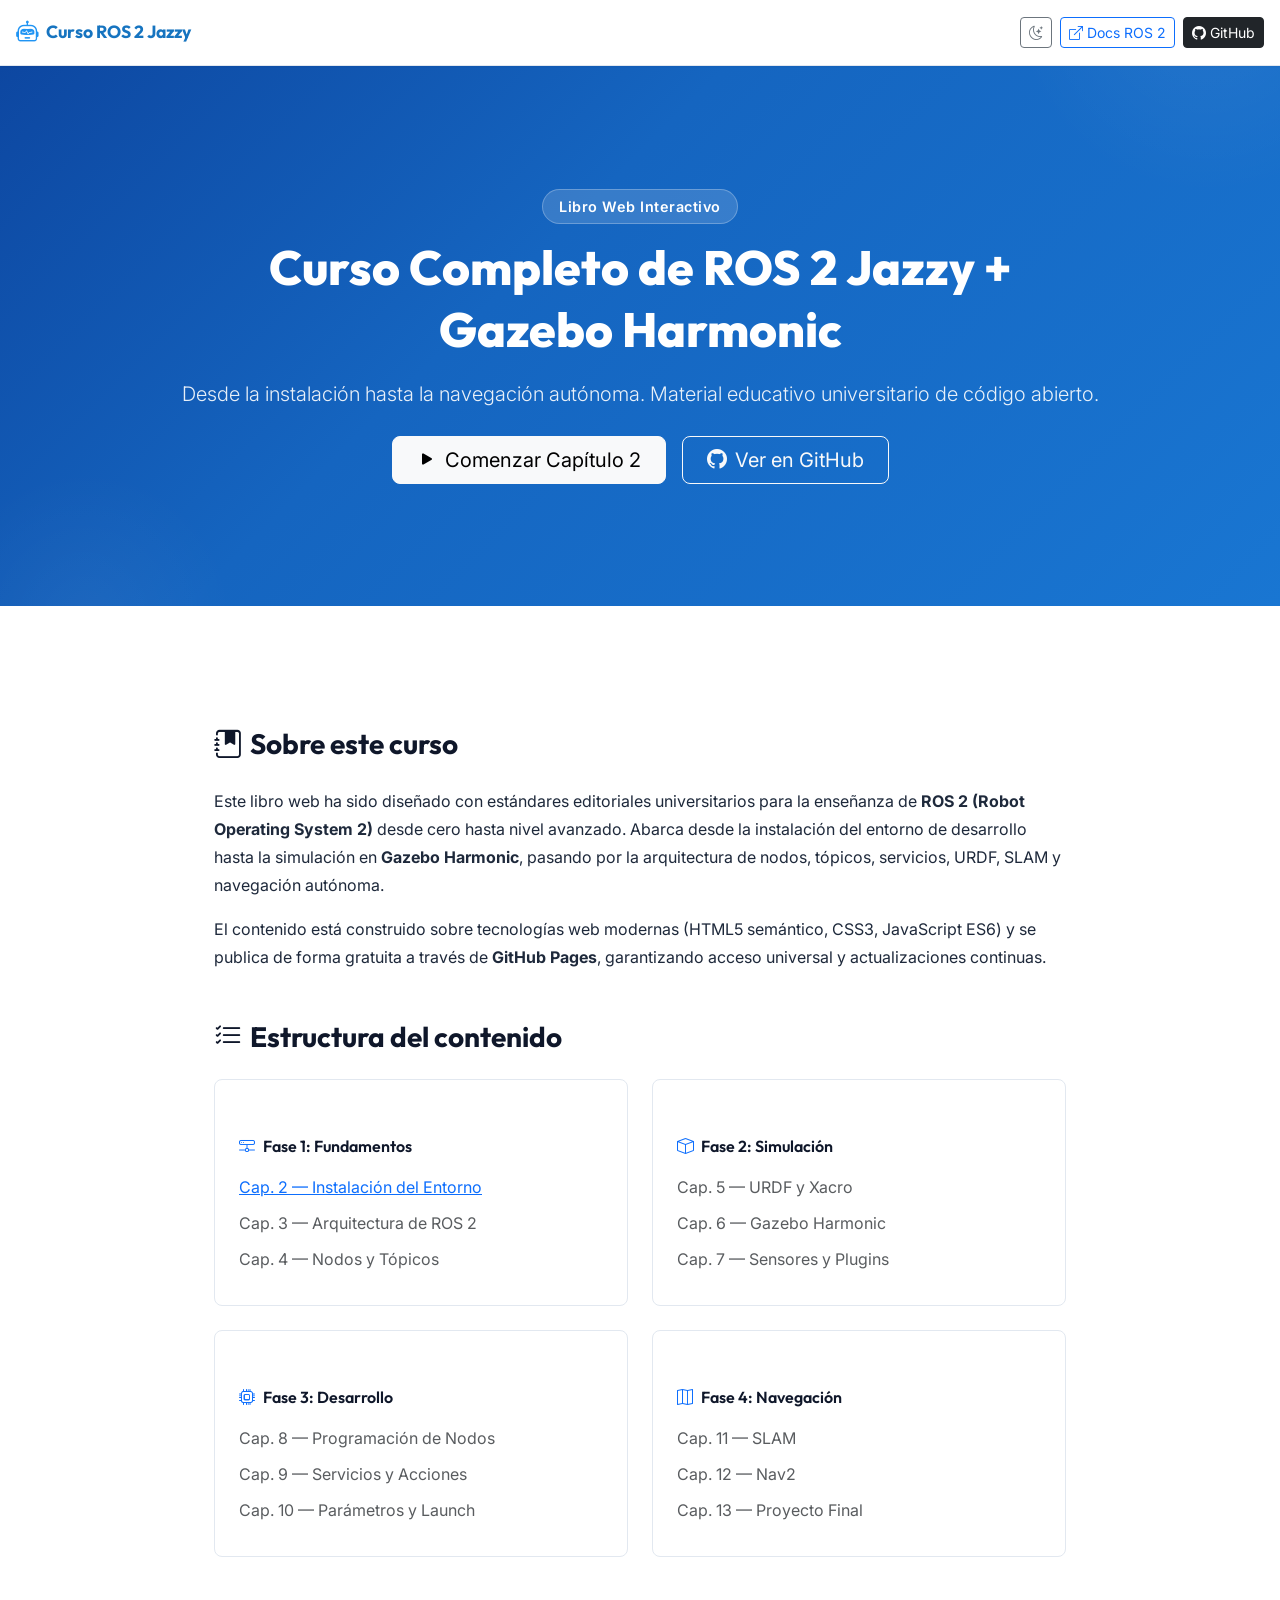
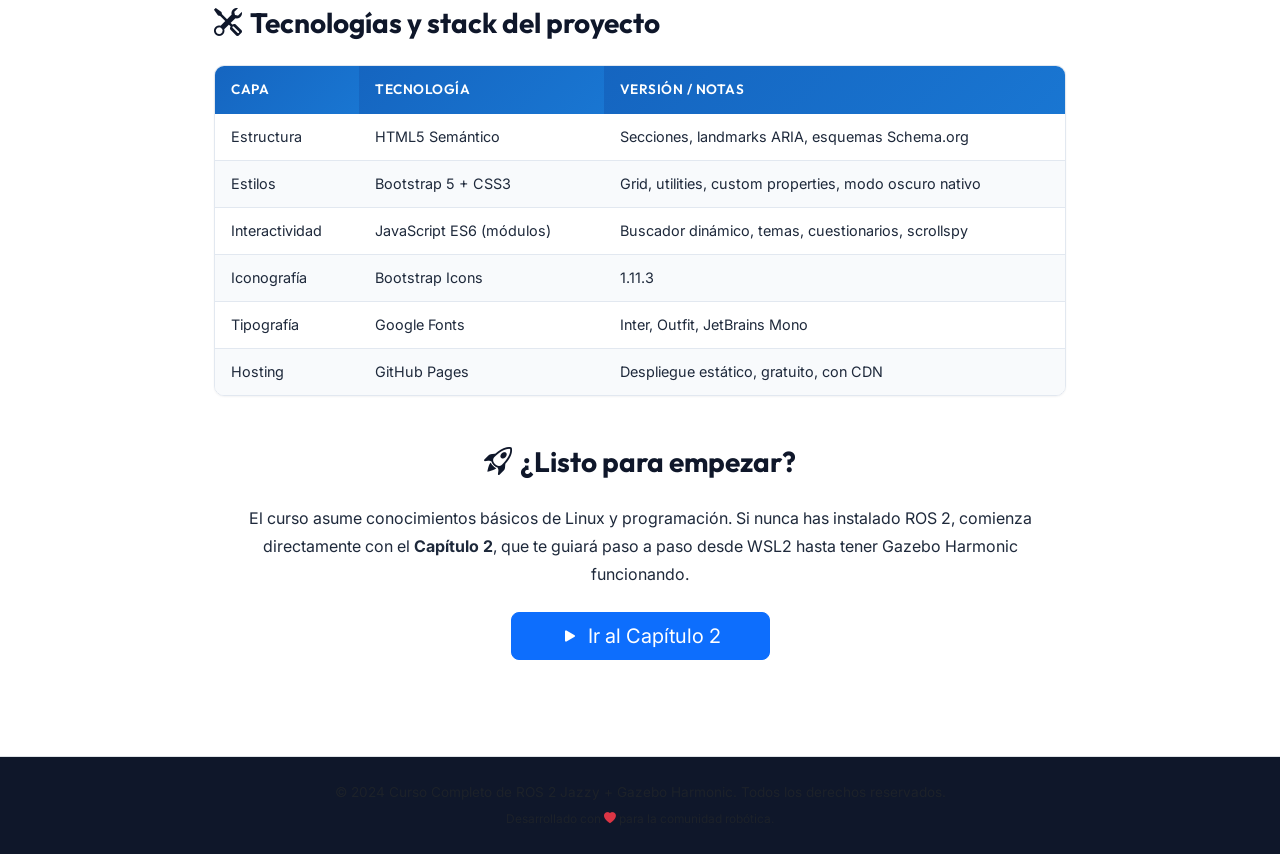
==== index.html @ 47abca3a "Refactor: Modular architecture compatible with file:// protocol and layout engine" ====
<!DOCTYPE html>
<html lang="es">
<head>
  <meta charset="UTF-8">
  <meta name="viewport" content="width=device-width, initial-scale=1.0">
  <meta name="description" content="Libro web interactivo completo para aprender ROS 2 Jazzy Jalisco y Gazebo Harmonic desde cero hasta nivel avanzado. Instalación, arquitectura, nodos, simulación y navegación.">
  <meta name="keywords" content="ROS 2, Jazzy Jalisco, Gazebo Harmonic, robótica, tutorial, curso, WSL2, Ubuntu 24.04, simulación, SLAM">
  <meta name="author" content="Curso Completo de ROS 2">
  <meta name="robots" content="index, follow">

  <!-- Open Graph -->
  <meta property="og:title" content="Curso Completo de ROS 2 Jazzy + Gazebo Harmonic">
  <meta property="og:description" content="Libro web interactivo completo para aprender ROS 2 Jazzy Jalisco y Gazebo Harmonic desde cero hasta nivel avanzado.">
  <meta property="og:type" content="book">
  <meta property="og:url" content="https://patriciojavi1990-debug.github.io/Curso-de-ROS/">
  <meta property="og:site_name" content="Curso Completo de ROS 2 Jazzy + Gazebo Harmonic">

  <!-- JSON-LD Schema.org -->
  <script type="application/ld+json">
  {
    "@context": "https://schema.org",
    "@type": "Book",
    "name": "Curso Completo de ROS 2 Jazzy + Gazebo Harmonic",
    "description": "Libro web interactivo completo para aprender ROS 2 Jazzy Jalisco y Gazebo Harmonic desde cero hasta nivel avanzado.",
    "author": {
      "@type": "Organization",
      "name": "Curso Completo de ROS 2"
    },
    "publisher": {
      "@type": "Organization",
      "name": "Curso Completo de ROS 2"
    },
    "inLanguage": "es",
    "educationalLevel": "Universitario / Autodidacta técnico",
    "datePublished": "2024"
  }
  </script>

  <title>Curso Completo de ROS 2 Jazzy + Gazebo Harmonic</title>

  <!-- Bootstrap 5 CSS -->
  <link href="https://cdn.jsdelivr.net/npm/bootstrap@5.3.3/dist/css/bootstrap.min.css" rel="stylesheet">
  <!-- Bootstrap Icons -->
  <link href="https://cdn.jsdelivr.net/npm/bootstrap-icons@1.11.3/font/bootstrap-icons.min.css" rel="stylesheet">
  <!-- Custom Book Styles -->
  <link href="./assets/css/book.css" rel="stylesheet">
</head>
<body>

<!-- Navbar -->
<nav class="book-navbar navbar navbar-expand-lg" role="navigation" aria-label="Navegación principal">
  <div class="container-fluid px-3">
    <a class="navbar-brand d-flex align-items-center" href="./index.html">
      <i class="bi bi-robot me-2" style="font-size:1.4rem;color:var(--ros-primary)"></i>
      Curso ROS 2 Jazzy
    </a>
    <div class="d-flex align-items-center gap-2">
      <button class="btn btn-sm btn-outline-secondary d-flex align-items-center" id="themeToggle" aria-label="Cambiar tema">
        <i class="bi bi-moon-stars"></i>
      </button>
      <a href="https://docs.ros.org/en/jazzy/" target="_blank" rel="noopener" class="btn btn-sm btn-outline-primary d-none d-md-inline-flex align-items-center gap-1">
        <i class="bi bi-box-arrow-up-right"></i> Docs ROS 2
      </a>
      <a href="https://github.com/patriciojavi1990-debug/Curso-de-ROS" target="_blank" rel="noopener" class="btn btn-sm btn-dark d-inline-flex align-items-center gap-1">
        <i class="bi bi-github"></i><span class="d-none d-sm-inline"> GitHub</span>
      </a>
    </div>
  </div>
</nav>

<!-- Hero / Portada -->
<header class="chapter-header" style="min-height: 60vh; display:flex; align-items:center;">
  <div class="container text-center">
    <span class="chapter-number">Libro Web Interactivo</span>
    <h1 style="font-size:3rem; max-width:800px; margin:0 auto 1rem;">Curso Completo de ROS 2 Jazzy + Gazebo Harmonic</h1>
    <p class="chapter-subtitle" style="font-size:1.25rem;">Desde la instalación hasta la navegación autónoma. Material educativo universitario de código abierto.</p>
    <div class="d-flex justify-content-center gap-3 mt-4 flex-wrap">
      <a href="./chapters/capitulo-02.html" class="btn btn-light btn-lg px-4">
        <i class="bi bi-play-fill me-2"></i>Comenzar Capítulo 2
      </a>
      <a href="https://github.com/patriciojavi1990-debug/Curso-de-ROS" target="_blank" rel="noopener" class="btn btn-outline-light btn-lg px-4">
        <i class="bi bi-github me-2"></i>Ver en GitHub
      </a>
    </div>
  </div>
</header>

<!-- Contenido Principal -->
<main class="container" style="max-width:900px; padding: 3rem 1.5rem;">

  <section aria-labelledby="sobre-curso">
    <h2 id="sobre-curso" class="mb-4"><i class="bi bi-journal-bookmark-fill me-2"></i>Sobre este curso</h2>
    <p>Este libro web ha sido diseñado con estándares editoriales universitarios para la enseñanza de <strong>ROS 2 (Robot Operating System 2)</strong> desde cero hasta nivel avanzado. Abarca desde la instalación del entorno de desarrollo hasta la simulación en <strong>Gazebo Harmonic</strong>, pasando por la arquitectura de nodos, tópicos, servicios, URDF, SLAM y navegación autónoma.</p>
    <p>El contenido está construido sobre tecnologías web modernas (HTML5 semántico, CSS3, JavaScript ES6) y se publica de forma gratuita a través de <strong>GitHub Pages</strong>, garantizando acceso universal y actualizaciones continuas.</p>
  </section>

  <section aria-labelledby="estructura" class="mt-5">
    <h2 id="estructura" class="mb-4"><i class="bi bi-list-check me-2"></i>Estructura del contenido</h2>
    <div class="row g-4">
      <div class="col-md-6">
        <div class="p-4 border rounded-3 h-100" style="border-color:var(--gray-200) !important;">
          <h5 class="mb-3"><i class="bi bi-hdd-network me-2 text-primary"></i>Fase 1: Fundamentos</h5>
          <ul class="list-unstyled mb-0">
            <li class="mb-2"><a href="./chapters/capitulo-02.html">Cap. 2 — Instalación del Entorno</a></li>
            <li class="mb-2"><span class="text-muted">Cap. 3 — Arquitectura de ROS 2</span></li>
            <li class="mb-2"><span class="text-muted">Cap. 4 — Nodos y Tópicos</span></li>
          </ul>
        </div>
      </div>
      <div class="col-md-6">
        <div class="p-4 border rounded-3 h-100" style="border-color:var(--gray-200) !important;">
          <h5 class="mb-3"><i class="bi bi-box me-2 text-primary"></i>Fase 2: Simulación</h5>
          <ul class="list-unstyled mb-0">
            <li class="mb-2"><span class="text-muted">Cap. 5 — URDF y Xacro</span></li>
            <li class="mb-2"><span class="text-muted">Cap. 6 — Gazebo Harmonic</span></li>
            <li class="mb-2"><span class="text-muted">Cap. 7 — Sensores y Plugins</span></li>
          </ul>
        </div>
      </div>
      <div class="col-md-6">
        <div class="p-4 border rounded-3 h-100" style="border-color:var(--gray-200) !important;">
          <h5 class="mb-3"><i class="bi bi-cpu me-2 text-primary"></i>Fase 3: Desarrollo</h5>
          <ul class="list-unstyled mb-0">
            <li class="mb-2"><span class="text-muted">Cap. 8 — Programación de Nodos</span></li>
            <li class="mb-2"><span class="text-muted">Cap. 9 — Servicios y Acciones</span></li>
            <li class="mb-2"><span class="text-muted">Cap. 10 — Parámetros y Launch</span></li>
          </ul>
        </div>
      </div>
      <div class="col-md-6">
        <div class="p-4 border rounded-3 h-100" style="border-color:var(--gray-200) !important;">
          <h5 class="mb-3"><i class="bi bi-map me-2 text-primary"></i>Fase 4: Navegación</h5>
          <ul class="list-unstyled mb-0">
            <li class="mb-2"><span class="text-muted">Cap. 11 — SLAM</span></li>
            <li class="mb-2"><span class="text-muted">Cap. 12 — Nav2</span></li>
            <li class="mb-2"><span class="text-muted">Cap. 13 — Proyecto Final</span></li>
          </ul>
        </div>
      </div>
    </div>
  </section>

  <section aria-labelledby="tecnologias" class="mt-5">
    <h2 id="tecnologias" class="mb-4"><i class="bi bi-tools me-2"></i>Tecnologías y stack del proyecto</h2>
    <div class="table-wrapper">
      <table class="book-table">
        <thead>
          <tr><th>Capa</th><th>Tecnología</th><th>Versión / Notas</th></tr>
        </thead>
        <tbody>
          <tr><td>Estructura</td><td>HTML5 Semántico</td><td>Secciones, landmarks ARIA, esquemas Schema.org</td></tr>
          <tr><td>Estilos</td><td>Bootstrap 5 + CSS3</td><td>Grid, utilities, custom properties, modo oscuro nativo</td></tr>
          <tr><td>Interactividad</td><td>JavaScript ES6 (módulos)</td><td>Buscador dinámico, temas, cuestionarios, scrollspy</td></tr>
          <tr><td>Iconografía</td><td>Bootstrap Icons</td><td>1.11.3</td></tr>
          <tr><td>Tipografía</td><td>Google Fonts</td><td>Inter, Outfit, JetBrains Mono</td></tr>
          <tr><td>Hosting</td><td>GitHub Pages</td><td>Despliegue estático, gratuito, con CDN</td></tr>
        </tbody>
      </table>
    </div>
  </section>

  <section aria-labelledby="empezar" class="mt-5 text-center">
    <h2 id="empezar" class="mb-4"><i class="bi bi-rocket-takeoff me-2"></i>¿Listo para empezar?</h2>
    <p class="mb-4">El curso asume conocimientos básicos de Linux y programación. Si nunca has instalado ROS 2, comienza directamente con el <strong>Capítulo 2</strong>, que te guiará paso a paso desde WSL2 hasta tener Gazebo Harmonic funcionando.</p>
    <a href="./chapters/capitulo-02.html" class="btn btn-primary btn-lg px-5">
      <i class="bi bi-play-fill me-2"></i>Ir al Capítulo 2
    </a>
  </section>

</main>

<!-- Footer -->
<footer class="book-footer mt-5 py-4 border-top" role="contentinfo">
  <div class="container text-center text-muted">
    <p class="mb-1">&copy; 2024 Curso Completo de ROS 2 Jazzy + Gazebo Harmonic. Todos los derechos reservados.</p>
    <p class="small mb-0">Desarrollado con <i class="bi bi-heart-fill text-danger" aria-hidden="true"></i> para la comunidad robótica.</p>
  </div>
</footer>

<!-- Back to Top -->
<button id="btnTop" class="btn-top" aria-label="Volver arriba"><i class="bi bi-chevron-up"></i></button>

<!-- Scripts -->
<script src="https://cdn.jsdelivr.net/npm/bootstrap@5.3.3/dist/js/bootstrap.bundle.min.js"></script>
<script src="./assets/js/modules/ui.js"></script>
<script src="./assets/js/modules/theme.js"></script>
<script>
  if (window.ThemeModule) window.ThemeModule.init();
  if (window.UiModule) window.UiModule.init();
</script>
</body>
</html>
---- assets/css/book.css ----
/* ============================================================
   CURSO COMPLETO DE ROS 2 JAZZY + GAZEBO HARMONIC
   book.css — Archivo maestro del Design System
   Importa todos los módulos de estilo para compatibilidad.
   ============================================================ */

@import url('./variables.css');
@import url('./themes.css');
@import url('./main.css');
@import url('./components.css');
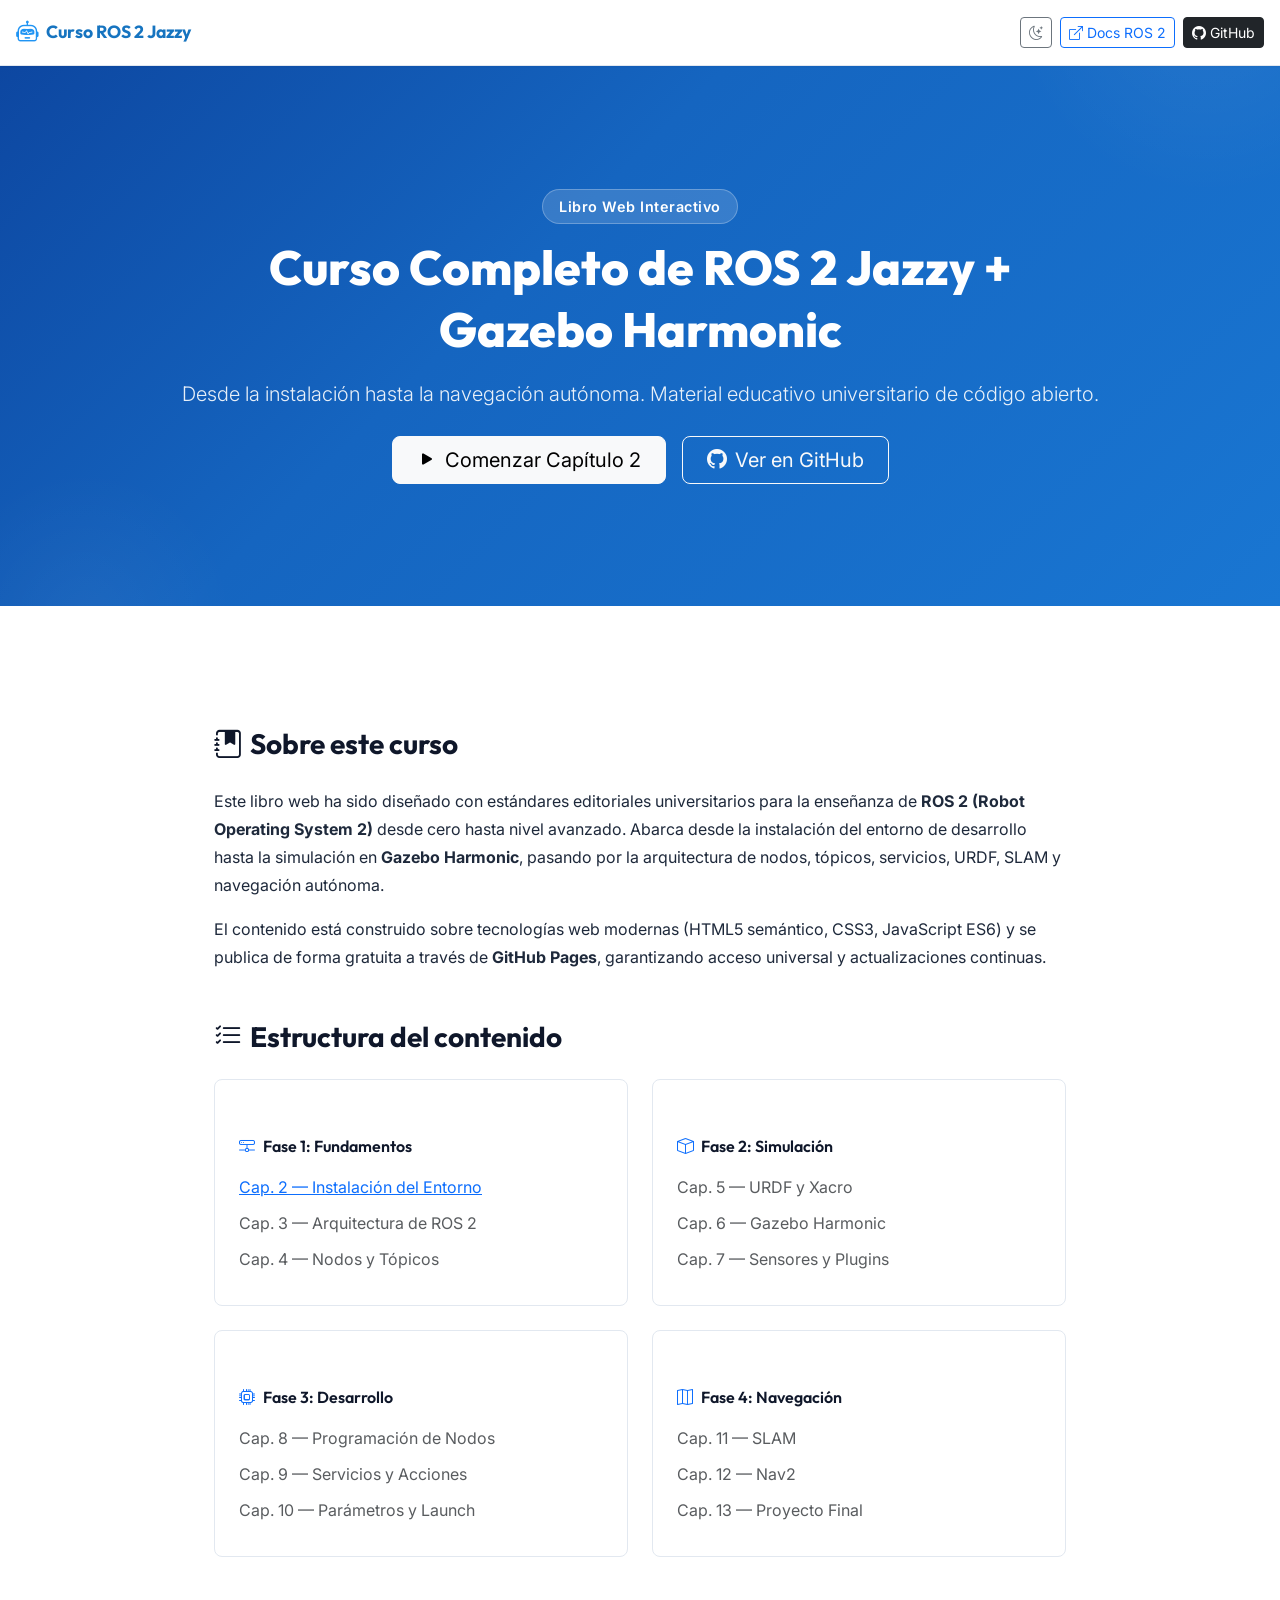
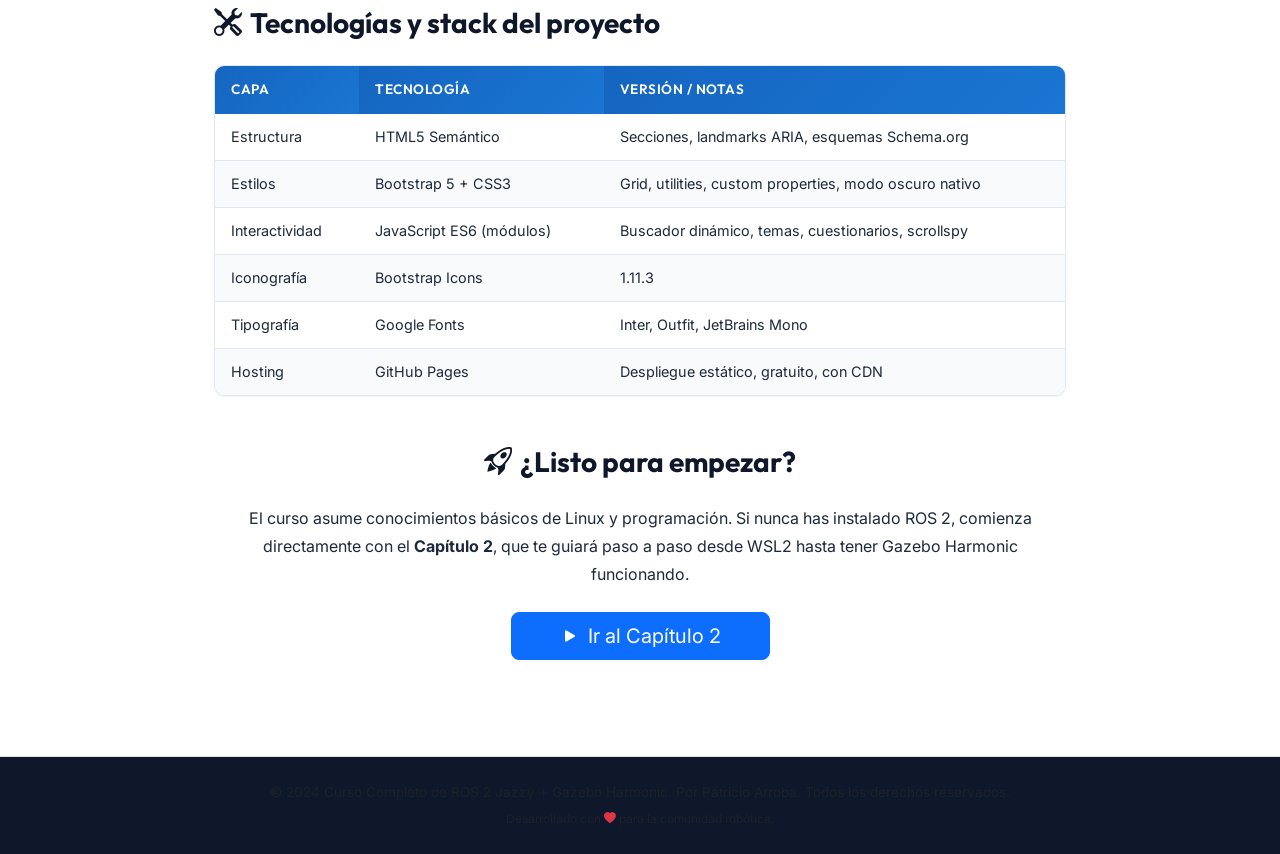
==== commit 2aad7627: "feat: Set author to Patricio Arroba in metadata and footer" ====
--- a/index.html
+++ b/index.html
@@ -5,7 +5,7 @@
   <meta name="viewport" content="width=device-width, initial-scale=1.0">
   <meta name="description" content="Libro web interactivo completo para aprender ROS 2 Jazzy Jalisco y Gazebo Harmonic desde cero hasta nivel avanzado. Instalación, arquitectura, nodos, simulación y navegación.">
   <meta name="keywords" content="ROS 2, Jazzy Jalisco, Gazebo Harmonic, robótica, tutorial, curso, WSL2, Ubuntu 24.04, simulación, SLAM">
-  <meta name="author" content="Curso Completo de ROS 2">
+  <meta name="author" content="Patricio Arroba">
   <meta name="robots" content="index, follow">
 
   <!-- Open Graph -->
@@ -23,12 +23,12 @@
     "name": "Curso Completo de ROS 2 Jazzy + Gazebo Harmonic",
     "description": "Libro web interactivo completo para aprender ROS 2 Jazzy Jalisco y Gazebo Harmonic desde cero hasta nivel avanzado.",
     "author": {
-      "@type": "Organization",
-      "name": "Curso Completo de ROS 2"
+      "@type": "Person",
+      "name": "Patricio Arroba"
     },
     "publisher": {
       "@type": "Organization",
-      "name": "Curso Completo de ROS 2"
+      "name": "Patricio Arroba"
     },
     "inLanguage": "es",
     "educationalLevel": "Universitario / Autodidacta técnico",
@@ -172,7 +172,7 @@
 <!-- Footer -->
 <footer class="book-footer mt-5 py-4 border-top" role="contentinfo">
   <div class="container text-center text-muted">
-    <p class="mb-1">&copy; 2024 Curso Completo de ROS 2 Jazzy + Gazebo Harmonic. Todos los derechos reservados.</p>
+    <p class="mb-1">&copy; 2024 Curso Completo de ROS 2 Jazzy + Gazebo Harmonic. Por Patricio Arroba. Todos los derechos reservados.</p>
     <p class="small mb-0">Desarrollado con <i class="bi bi-heart-fill text-danger" aria-hidden="true"></i> para la comunidad robótica.</p>
   </div>
 </footer>
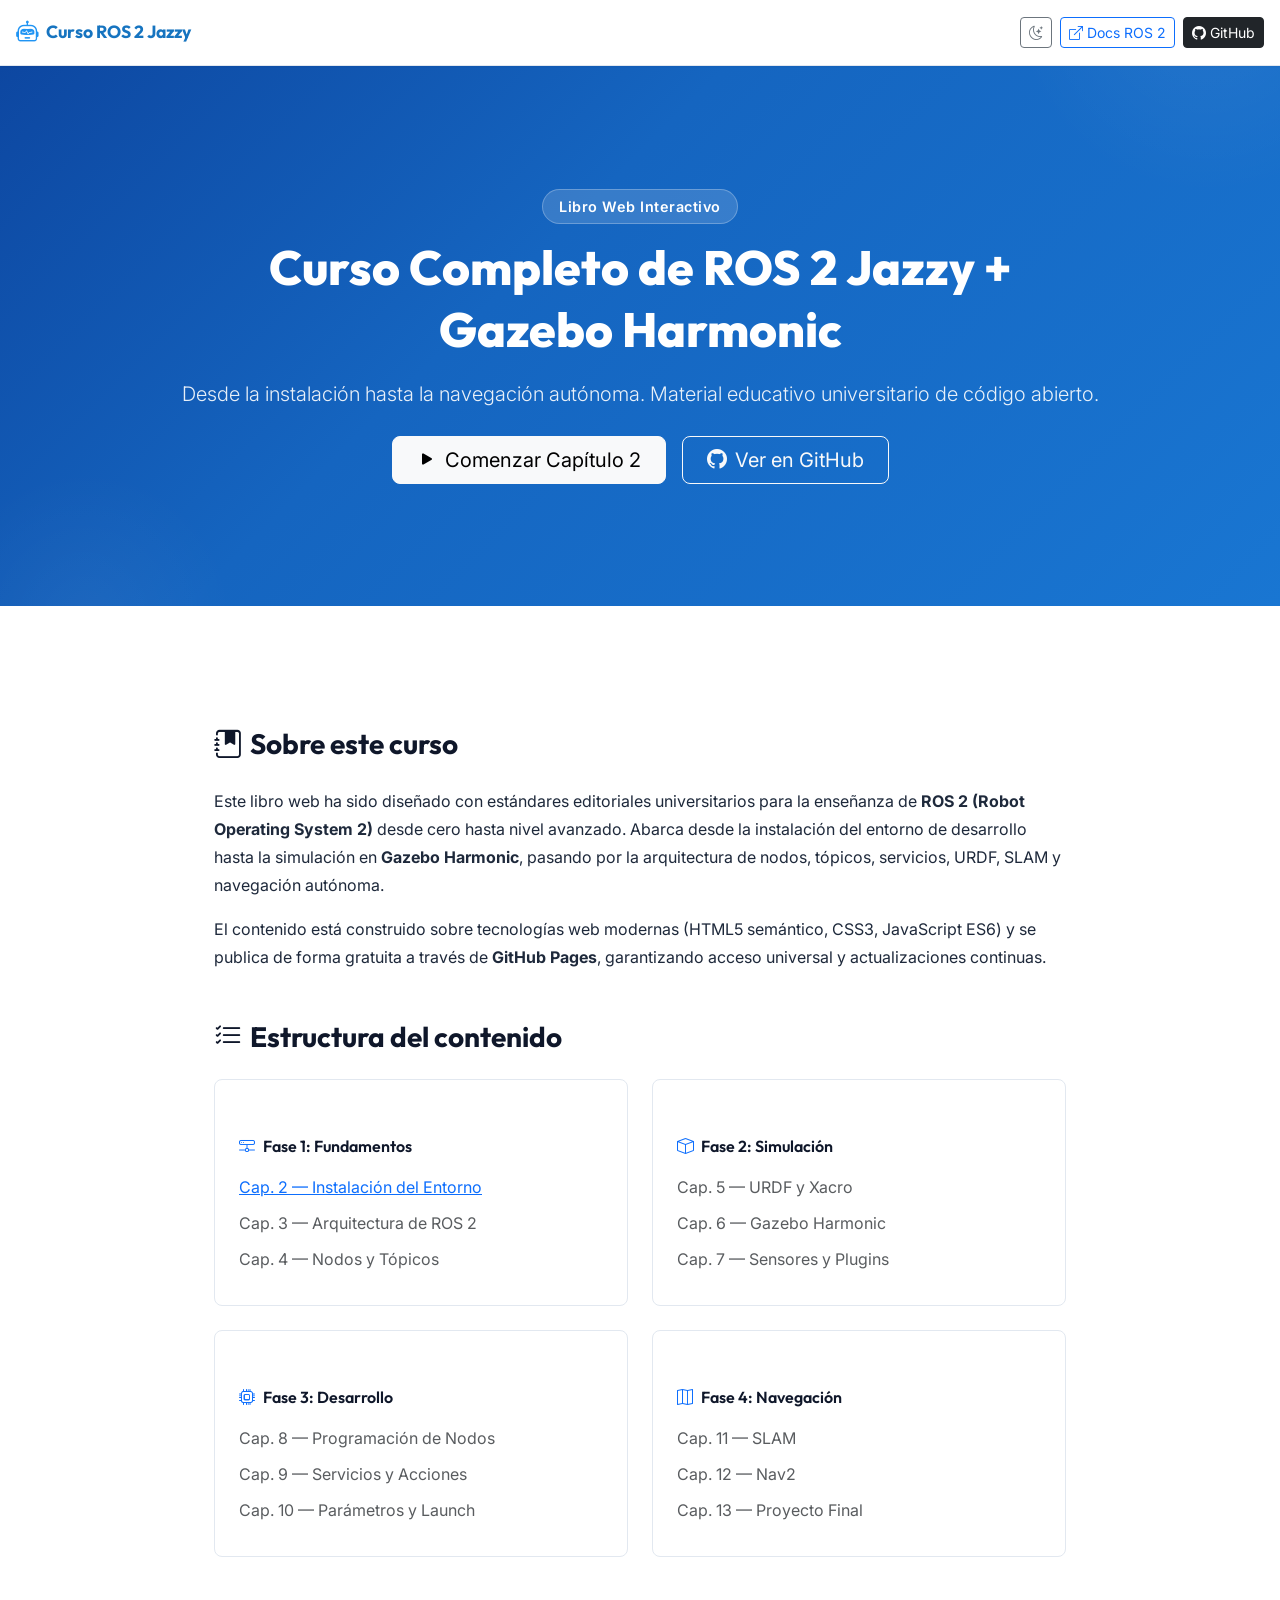
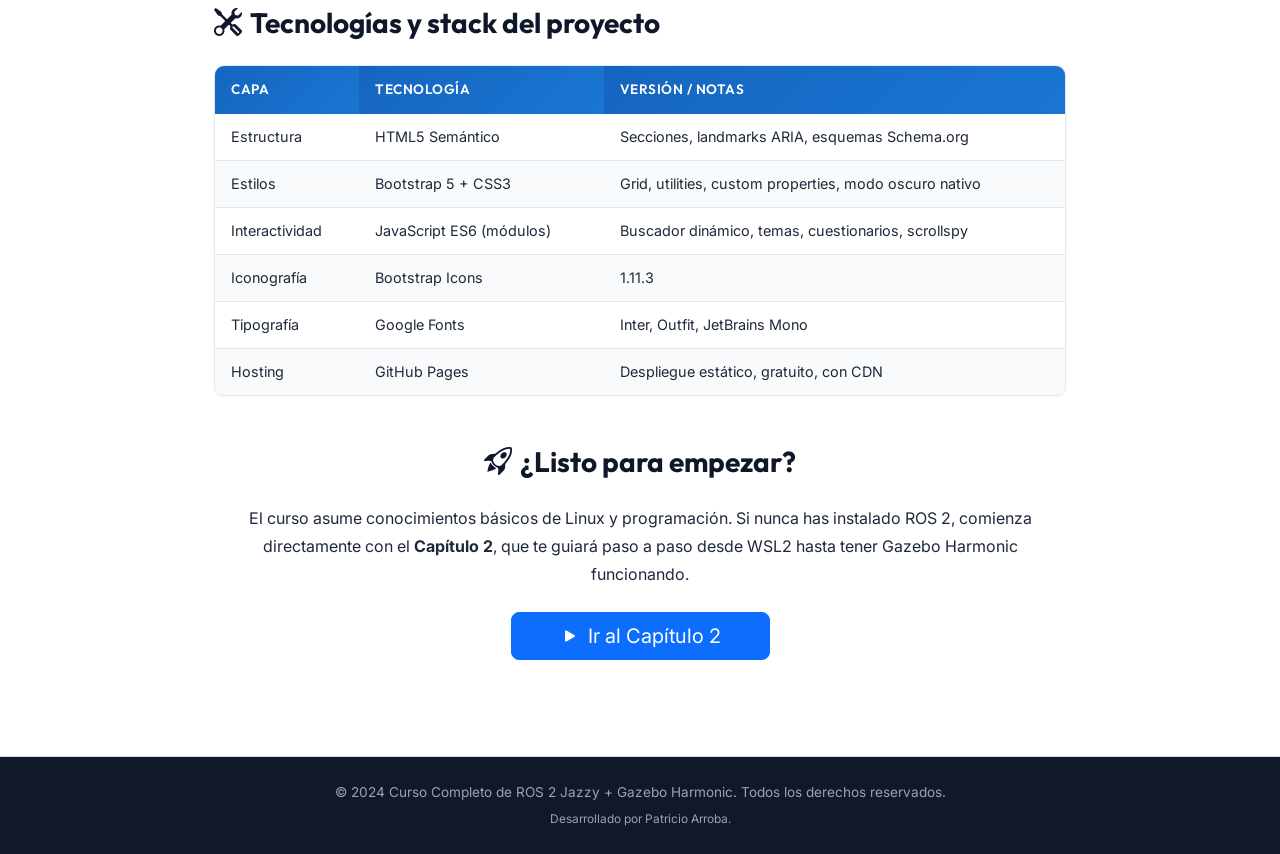
==== commit 0ef356bb: "style: Improve footer text color contrast and update signature to Patricio Arroba" ====
--- a/index.html
+++ b/index.html
@@ -172,8 +172,8 @@
 <!-- Footer -->
 <footer class="book-footer mt-5 py-4 border-top" role="contentinfo">
   <div class="container text-center text-muted">
-    <p class="mb-1">&copy; 2024 Curso Completo de ROS 2 Jazzy + Gazebo Harmonic. Por Patricio Arroba. Todos los derechos reservados.</p>
-    <p class="small mb-0">Desarrollado con <i class="bi bi-heart-fill text-danger" aria-hidden="true"></i> para la comunidad robótica.</p>
+    <p class="mb-1">&copy; 2024 Curso Completo de ROS 2 Jazzy + Gazebo Harmonic. Todos los derechos reservados.</p>
+    <p class="small mb-0">Desarrollado por Patricio Arroba.</p>
   </div>
 </footer>
 
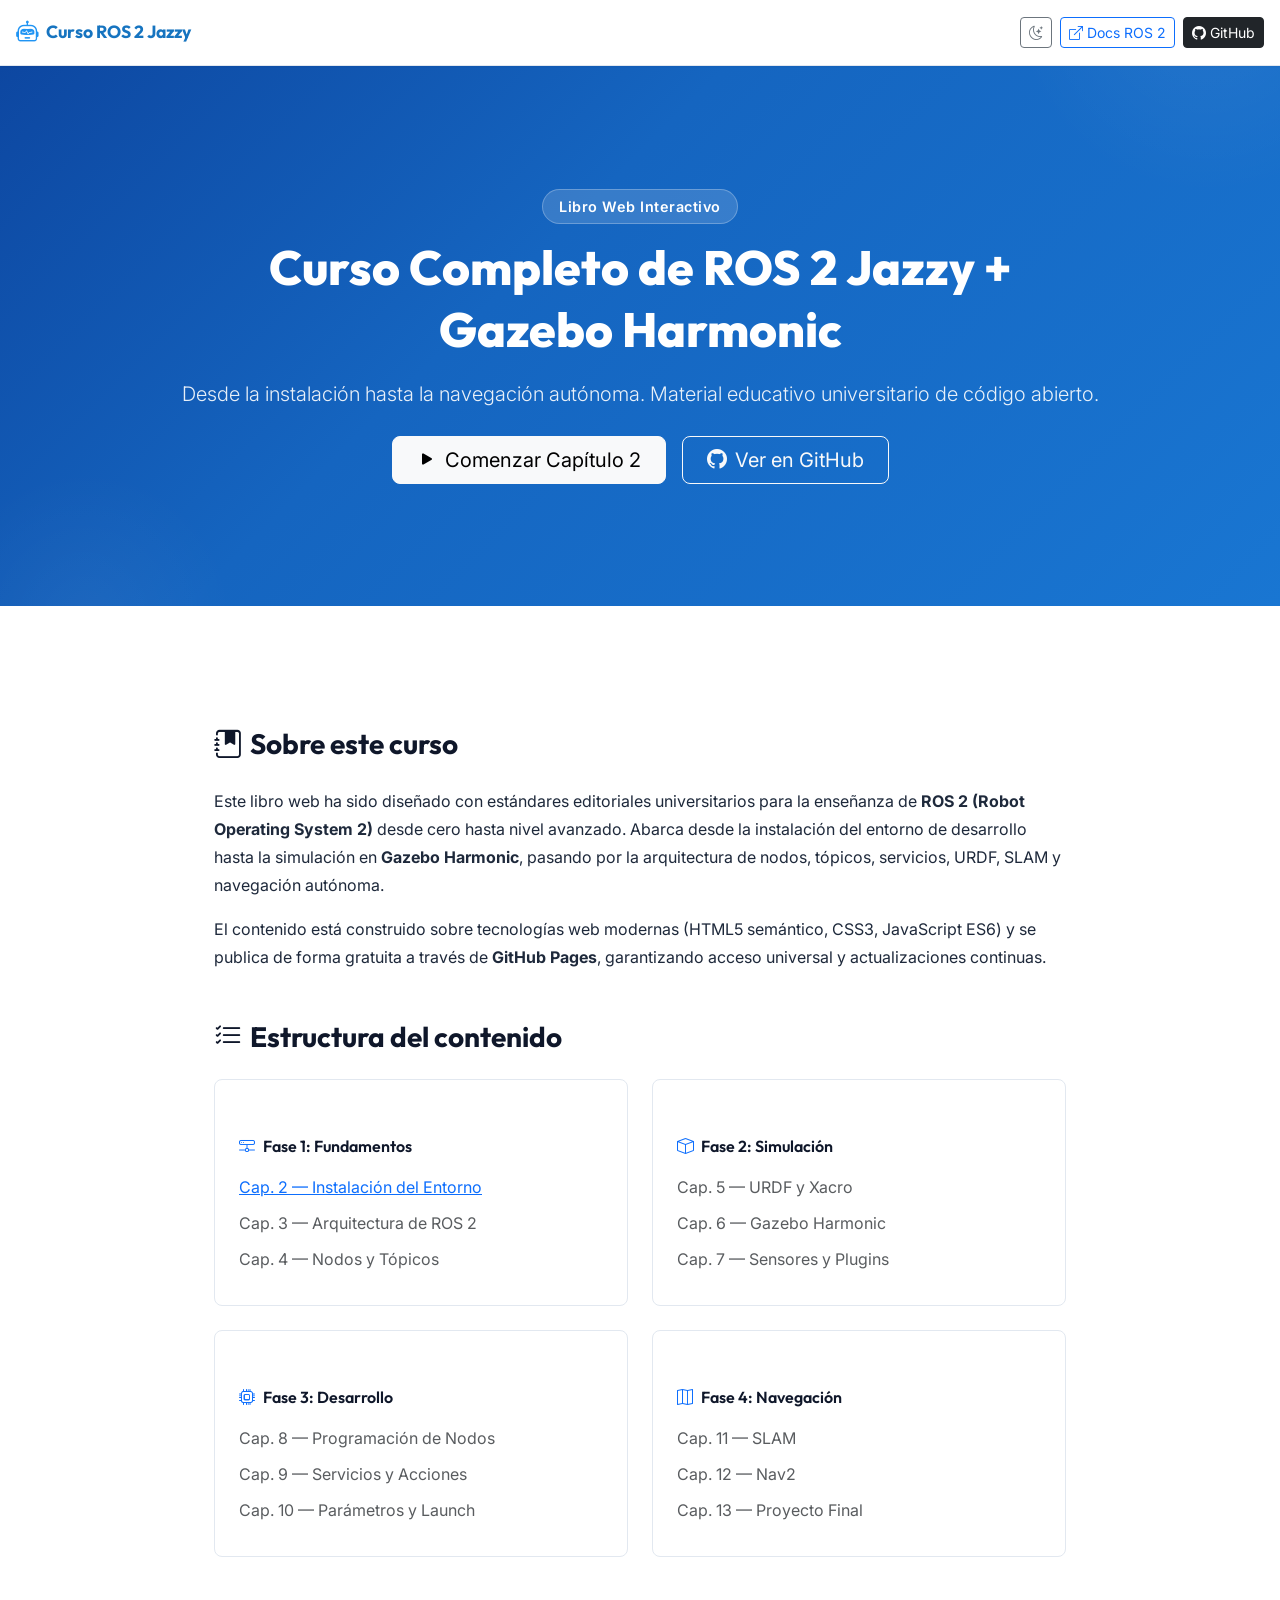
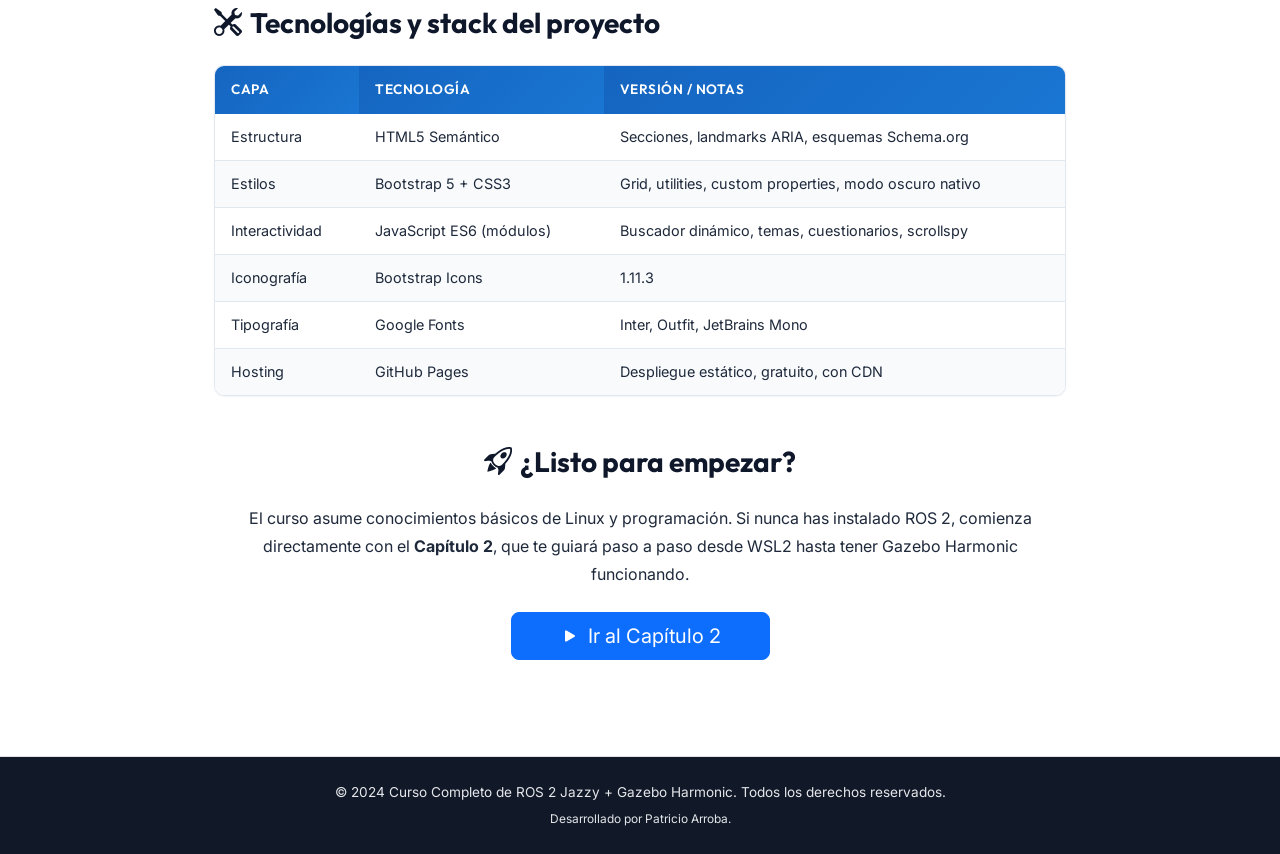
==== commit 18c41821: "style: Completely remove text-muted from footer HTML to fix text contrast" ====
--- a/index.html
+++ b/index.html
@@ -171,7 +171,7 @@
 
 <!-- Footer -->
 <footer class="book-footer mt-5 py-4 border-top" role="contentinfo">
-  <div class="container text-center text-muted">
+  <div class="container text-center">
     <p class="mb-1">&copy; 2024 Curso Completo de ROS 2 Jazzy + Gazebo Harmonic. Todos los derechos reservados.</p>
     <p class="small mb-0">Desarrollado por Patricio Arroba.</p>
   </div>
